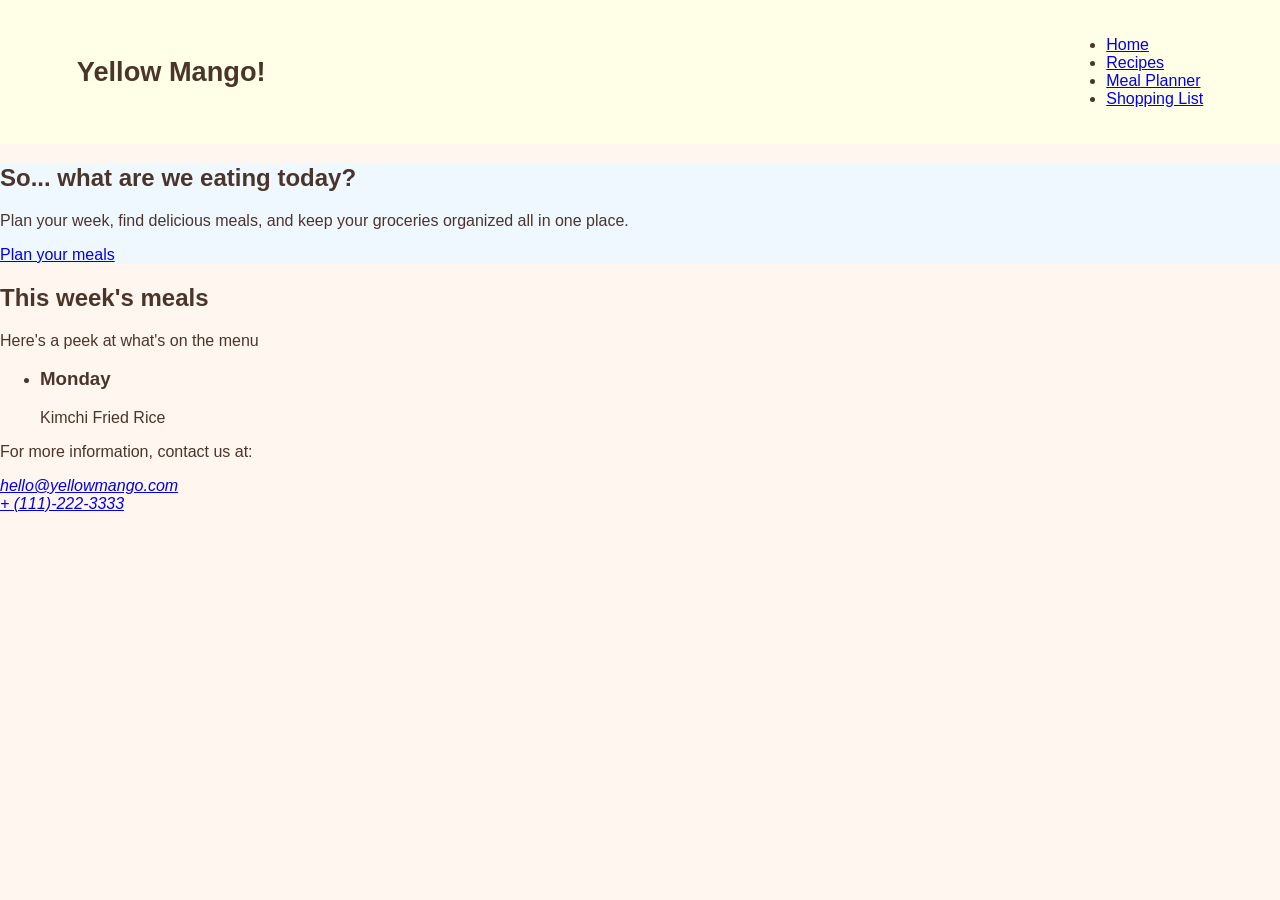
==== index.html @ f5217af6 "Update index.html" ====
<!DOCTYPE html>
<html lang ="en">
    <head>
        <meta charset="UTF-8">
        <meta name="viewport" content="width=device-width, initial-scale=1.0">
        <title>Yellow Mango!</title>
        <link href="css/styles.css" rel="stylesheet" >
    </head>

    <body>
        <header>
            <h1>Yellow Mango! </h1>
            <nav>
                <ul>
                    <li><a href="index.html">Home</a></li>
                    <li><a href="recipes.html">Recipes</a></li>
                    <li><a href="planner.html">Meal Planner</a></li>
                    <li><a href="shopping.html">Shopping List</a></li>
                </ul>
            </nav>
        </header>

        <main>
            <section class="hero"> 
                <div>
                    <h2>So... what are we eating today?</h2>
                    <p>Plan your week, find delicious meals, and keep your groceries organized all in one place. </p>
                    <a href="planner.html" class="hero-button">Plan your meals</a>
                </div>
            </section>

            
            <section class="weekly-meals">
                <!--add a preview of this weeks meals-->
                <h2>This week's meals</h2>
                <p>Here's a peek at what's on the menu</p>

                <ul class="meal-preview">
                    <li>
                        <h3>Monday</h3>
                        <p>Kimchi Fried Rice</p>
                        
                    </li>
                </ul>

            </section>


        </main>
        
        <footer>
            <p>For more information, contact us at: </p>
            <!--The address element tells the browser that the text provides contact information for the Yellow Mango Website.-->
            <address>
                <a href="mailto:hello@yellowmango.com">hello@yellowmango.com</a><br/>
                <a href="cel: 111-222-3333">+ (111)-222-3333</a>
            </address>
        </footer>


    </body>
</html>
---- css/styles.css ----
html, body {
     background-color: #fff6ef;
     color: #4b352a;
     margin:0; 
     font-family: Arial, Helvetica, sans-serif;
}

header {
     display: flex;
     flex-direction: row;
     justify-content: space-between;
     list-style-type: none;
     align-items: center;
     gap: 24px;
     padding: 20px 6%;
     background-color: #ffffe7;
}

header h1 {
     margin: 0;
     font-size: 1.7rem;
}

.hero{
     background-color: aliceblue;
}
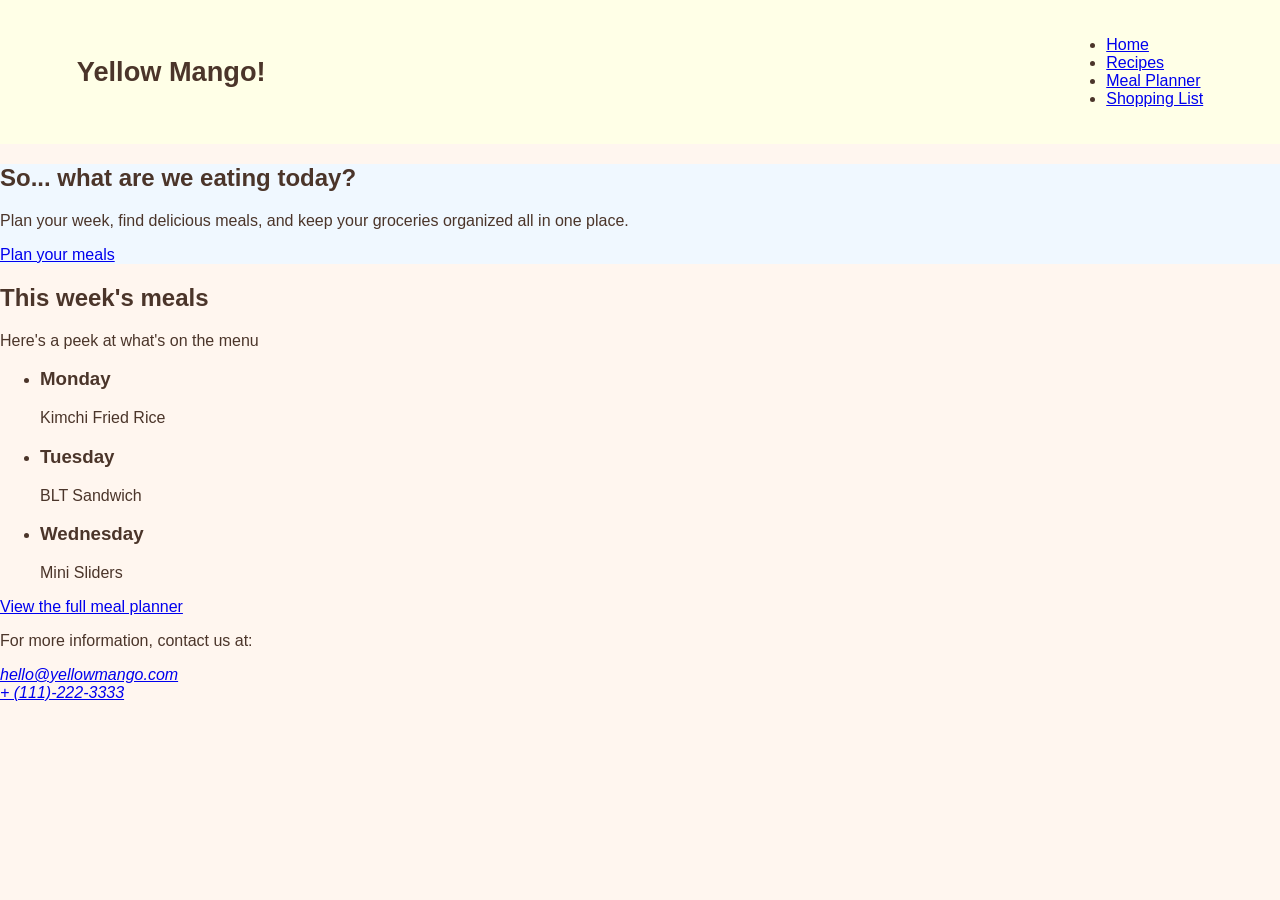
==== commit 80be4536: "Update index.html" ====
--- a/index.html
+++ b/index.html
@@ -39,10 +39,18 @@
                     <li>
                         <h3>Monday</h3>
                         <p>Kimchi Fried Rice</p>
-                        
+                    </li>
+                    <li>
+                        <h3>Tuesday</h3>
+                        <p>BLT Sandwich</p>
+                    </li>
+                    <li>
+                        <h3>Wednesday</h3>
+                        <p>Mini Sliders</p>
                     </li>
                 </ul>
 
+                <a href="planner.html">View the full meal planner</a>
             </section>
 
 
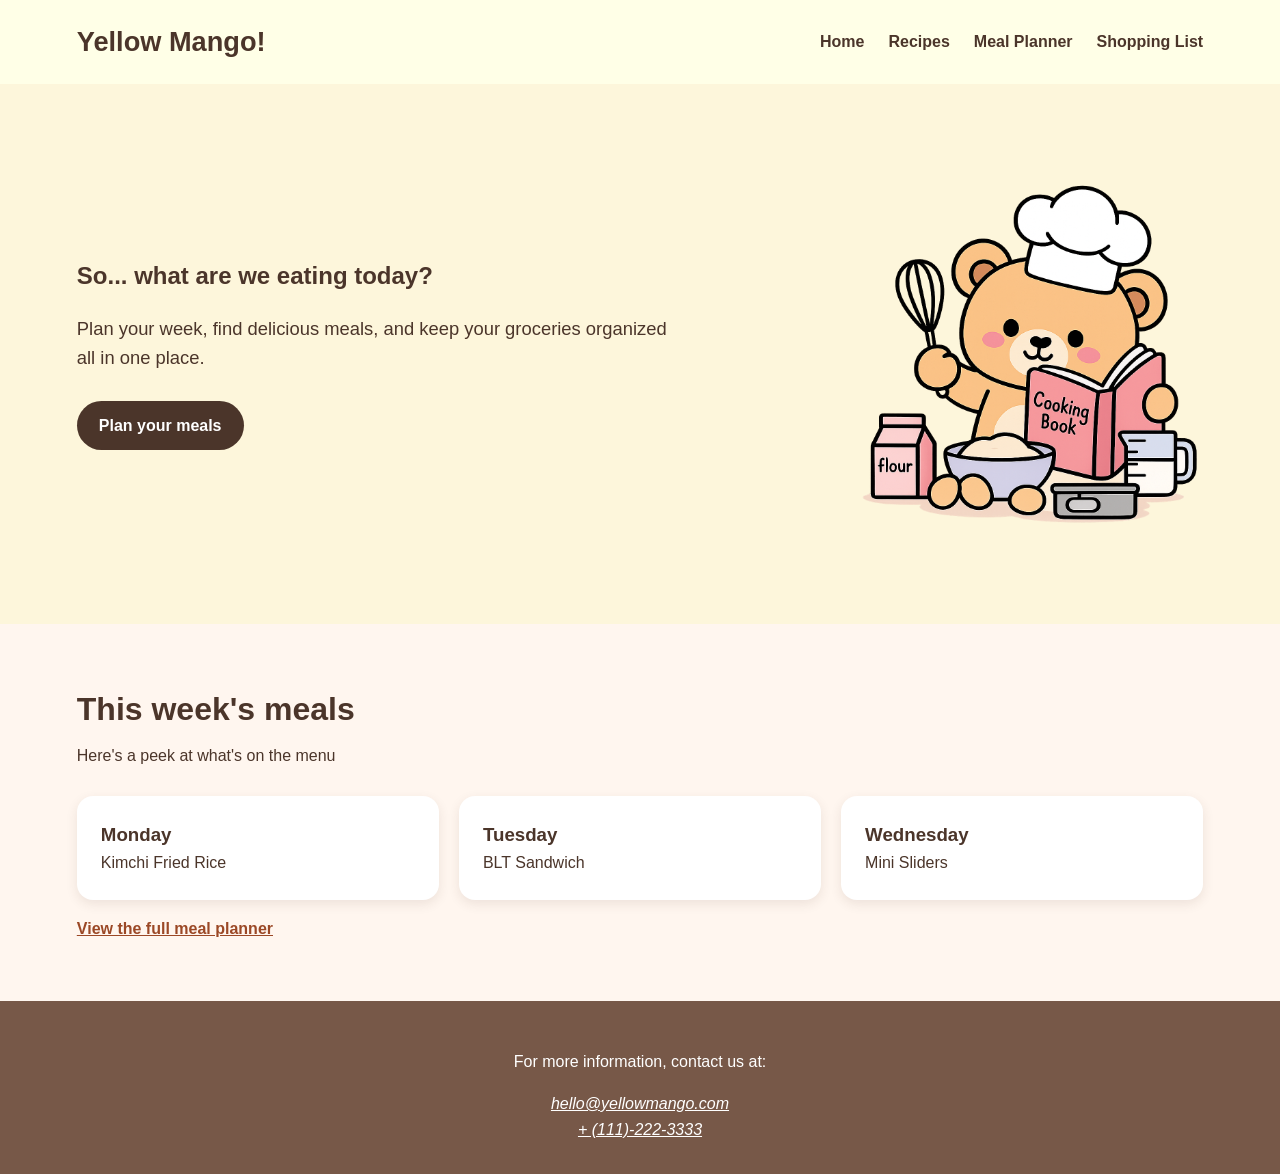
==== commit 6697bd8d: "Update" ====
--- a/index.html
+++ b/index.html
@@ -27,6 +27,7 @@
                     <p>Plan your week, find delicious meals, and keep your groceries organized all in one place. </p>
                     <a href="planner.html" class="hero-button">Plan your meals</a>
                 </div>
+                <img class="hero-image" src="images/bear.png" alt="Yellow Mango Bear">
             </section>
 
             
--- a/css/styles.css
+++ b/css/styles.css
@@ -1,26 +1,139 @@
-html, body {
+
+html, body{
+     margin: 0;
      background-color: #fff6ef;
      color: #4b352a;
-     margin:0; 
      font-family: Arial, Helvetica, sans-serif;
+     line-height: 1.6;
 }
 
-header {
+header{
      display: flex;
-     flex-direction: row;
      justify-content: space-between;
-     list-style-type: none;
      align-items: center;
      gap: 24px;
      padding: 20px 6%;
      background-color: #ffffe7;
 }
+/*Navigation to vertical */
 
-header h1 {
+header h1{
      margin: 0;
      font-size: 1.7rem;
 }
 
+nav ul{
+     display: flex;
+     flex-wrap: wrap;
+     gap: 24px;
+     margin: 0;
+     padding: 0;
+     list-style-type:  none ;
+}
+
+nav a{
+     color: #4b352a;
+     font-weight: bold;
+     text-decoration: none;
+}
+
+nav a:hover{
+     color: #c45d32;
+     text-decoration: underline;
+
+}
+
+/* Hero */
+
 .hero{
-     background-color: aliceblue;
+     display: flex;
+     justify-content: space-between;
+     align-items: center;
+     min-height: 400px;
+     padding: 70px 6%;
+     background-color: #fdf6db;
+}
+
+.hero-image {
+     width: min(40%,350px);
+     height: auto;
+}
+.hero div{
+     max-width: 600px;  
+}
+
+.hero h2{ 
+     margin: 0 0 16px;
+}
+
+.hero h2 {
+     margin: 0 0 16px;
+}
+
+.hero p {
+     margin-bottom: 28px;
+     font-size: 1.15rem;
+}
+
+.hero-button {
+     display: inline-block;
+     padding: 12px 22px;
+     border-radius: 25px;
+     background-color: #4b352a;
+     color: white;
+     font-weight: bold;
+     text-decoration: none;
+}
+
+.weekly-meals {
+     padding: 60px 6%;
+}
+
+.weekly-meals h2{
+     margin: 0;
+     font-size: 2rem;
+}
+
+.weekly-meals > p {
+     margin: 8px 0 28px;
+}
+
+.meal-preview {
+     display: grid;
+     grid-template-columns: repeat(3, 1fr);
+     gap: 20px;
+     padding: 0; 
+     list-style-type: none;
+}
+
+.meal-preview li {
+     padding: 24px; 
+     border-radius: 16px;
+     background-color: white;
+     box-shadow: 0 4px 12px rgba(75, 53, 42, 0.1);
+}
+
+.meal-preview h3 {
+     margin: 0;
+}
+
+.meal-preview p{
+     margin: 0;
+}
+
+.weekly-meals > a {
+     color: #9b4826;
+     font-weight: bold;
+
+}
+
+footer {
+     padding: 32px 6%;
+     background-color: #775848;
+     color: white;
+     text-align: center;
+}
+
+footer a {
+     color: white;
 }
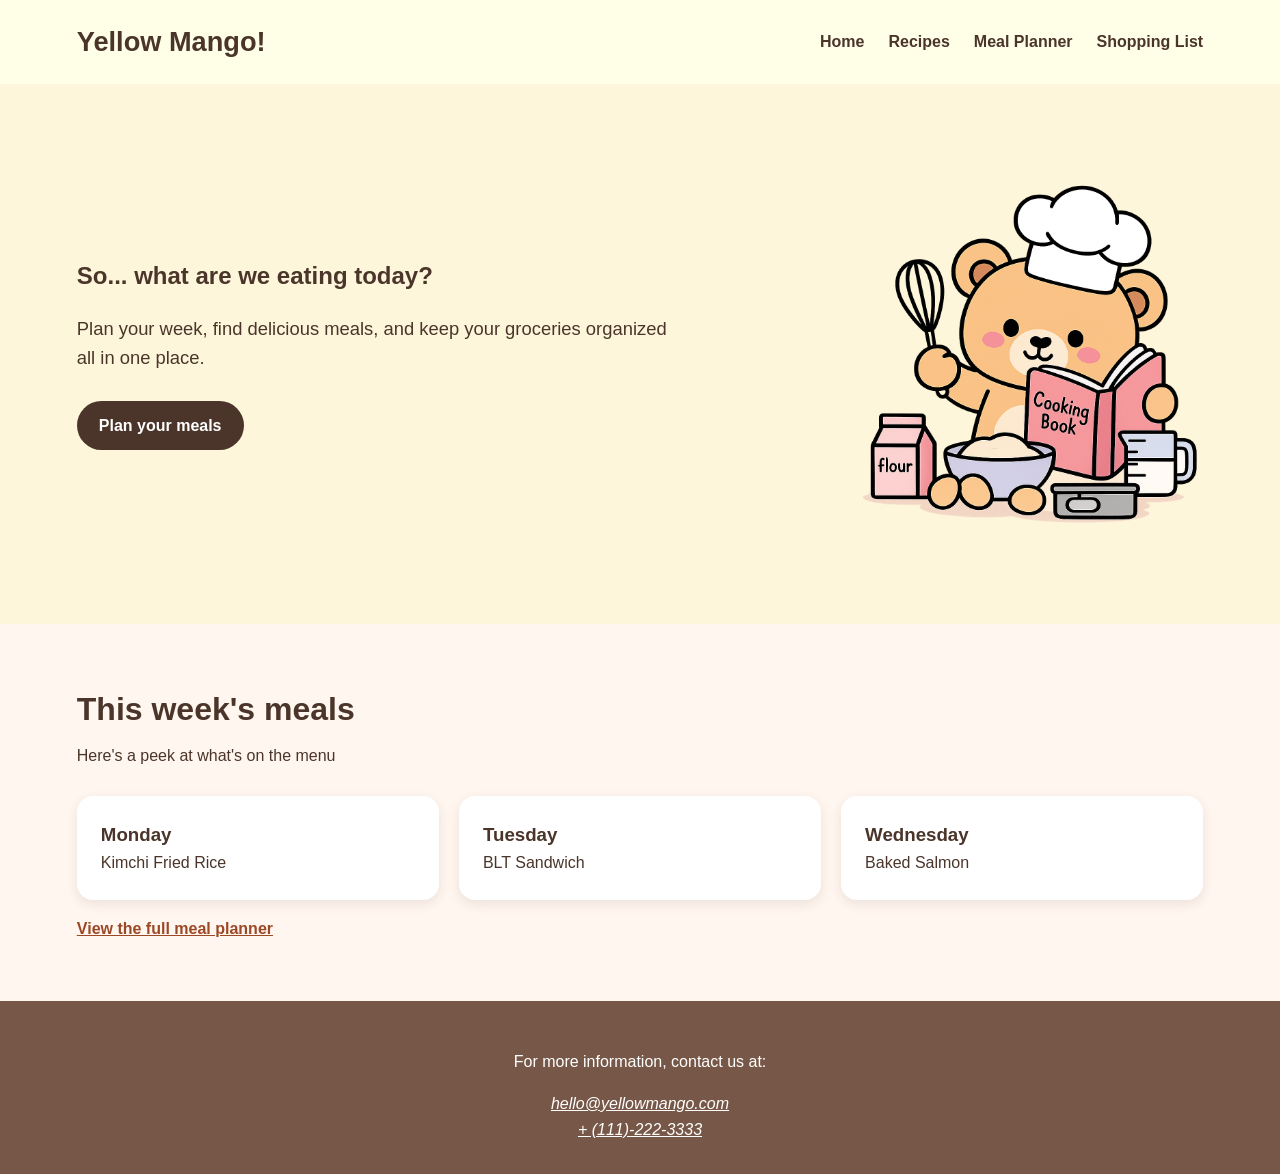
==== commit 1f2ea074: "Images" ====
--- a/index.html
+++ b/index.html
@@ -47,7 +47,7 @@
                     </li>
                     <li>
                         <h3>Wednesday</h3>
-                        <p>Mini Sliders</p>
+                        <p>Baked Salmon</p>
                     </li>
                 </ul>
 
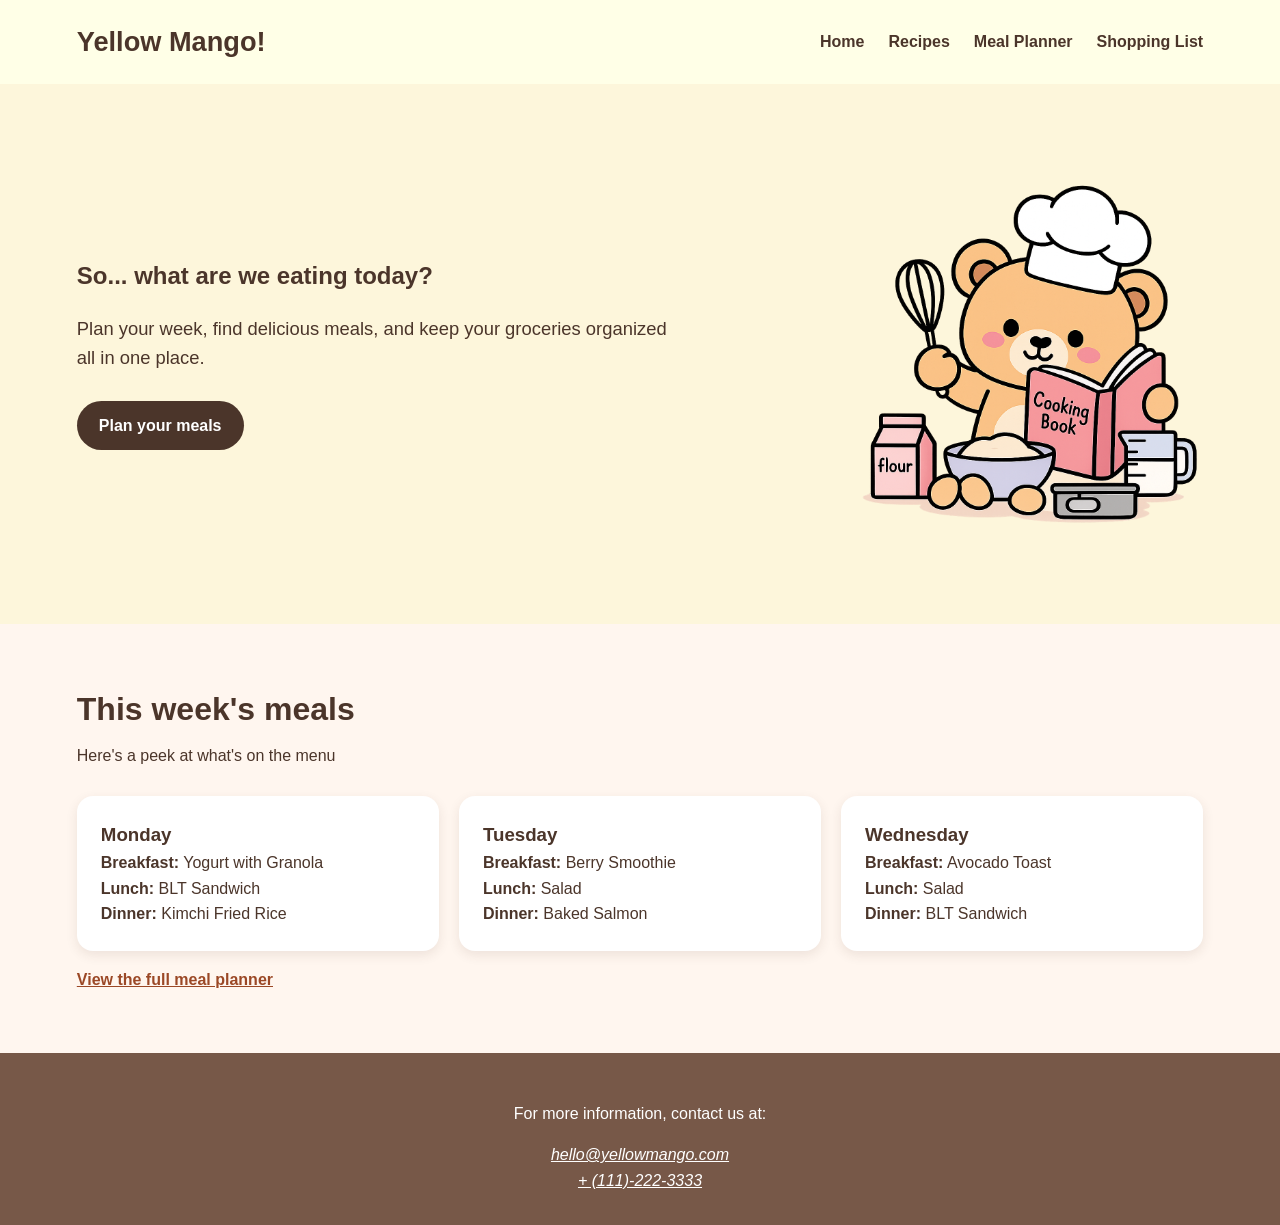
==== commit a9890a6f: "Update" ====
--- a/index.html
+++ b/index.html
@@ -39,15 +39,30 @@
                 <ul class="meal-preview">
                     <li>
                         <h3>Monday</h3>
-                        <p>Kimchi Fried Rice</p>
+                            <p><strong>Breakfast:</strong> Yogurt with Granola
+                            </p>
+                            <p><strong>Lunch:</strong> BLT Sandwich
+                            </p>
+                            <p><strong>Dinner:</strong> Kimchi Fried Rice
+                            </p>
                     </li>
                     <li>
                         <h3>Tuesday</h3>
-                        <p>BLT Sandwich</p>
+                         <p><strong>Breakfast:</strong> Berry Smoothie
+                            </p>
+                            <p><strong>Lunch:</strong>  Salad
+                            </p>
+                            <p><strong>Dinner:</strong> Baked Salmon
+                            </p>
                     </li>
                     <li>
                         <h3>Wednesday</h3>
-                        <p>Baked Salmon</p>
+                         <p><strong>Breakfast:</strong> Avocado Toast
+                            </p>
+                            <p><strong>Lunch:</strong> Salad
+                            </p>
+                            <p><strong>Dinner:</strong> BLT Sandwich
+                            </p>
                     </li>
                 </ul>
 
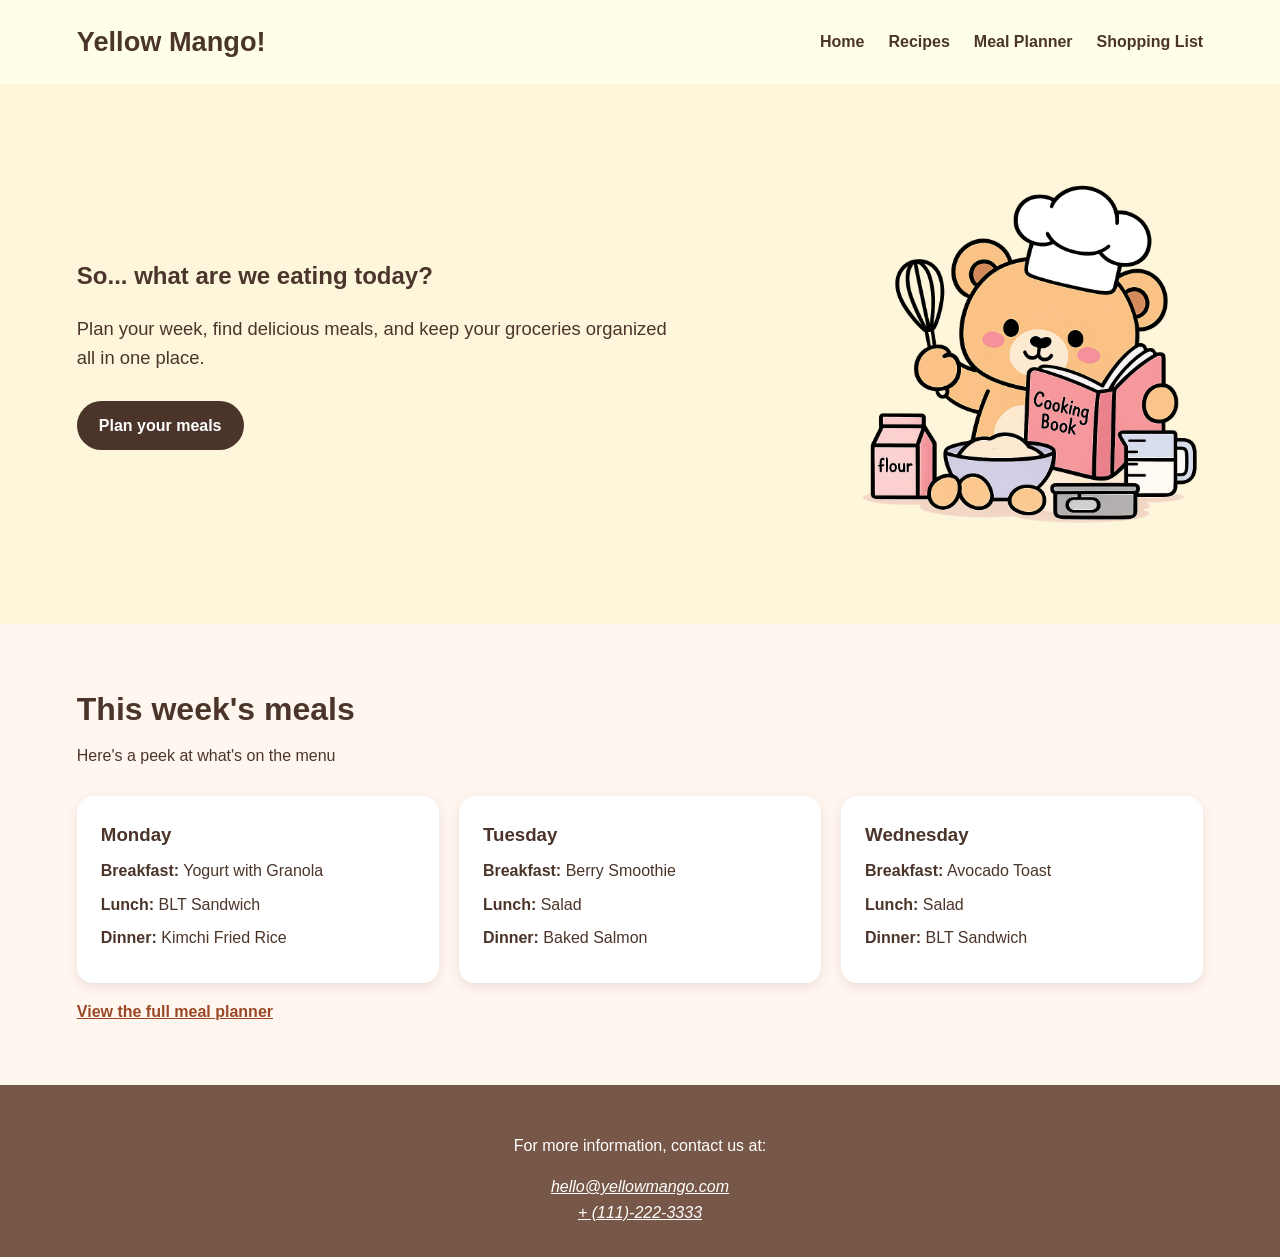
==== commit 32d527b4: "Update" ====
--- a/index.html
+++ b/index.html
@@ -77,7 +77,7 @@
             <!--The address element tells the browser that the text provides contact information for the Yellow Mango Website.-->
             <address>
                 <a href="mailto:hello@yellowmango.com">hello@yellowmango.com</a><br/>
-                <a href="cel: 111-222-3333">+ (111)-222-3333</a>
+                <a href="tel: 111-222-3333">+ (111)-222-3333</a>
             </address>
         </footer>
 
--- a/css/styles.css
+++ b/css/styles.css
@@ -1,4 +1,3 @@
-
 html, body{
      margin: 0;
      background-color: #fff6ef;
@@ -60,10 +59,6 @@
 }
 .hero div{
      max-width: 600px;  
-}
-
-.hero h2{ 
-     margin: 0 0 16px;
 }
 
 .hero h2 {
@@ -84,6 +79,12 @@
      font-weight: bold;
      text-decoration: none;
 }
+
+.hero{
+     gap: 40px;
+}
+
+/* meal content*/
 
 .weekly-meals {
      padding: 60px 6%;
@@ -118,13 +119,26 @@
 }
 
 .meal-preview p{
-     margin: 0;
+     margin:8px 0;
 }
 
 .weekly-meals > a {
      color: #9b4826;
      font-weight: bold;
 
+}
+
+.weekly-meals form{
+     display: flex;
+     flex-wrap: wrap;
+     align-items: center;
+     gap: 12px;
+     max-width: 600px;
+}
+
+.weekly-meals form > label{
+     width: 100%;
+     font-weight: bold;
 }
 
 footer {
@@ -136,4 +150,66 @@
 
 footer a {
      color: white;
+}
+
+/* Shopping list*/
+.shopping-items {
+     max-width: 600px;
+     list-style: none;
+     margin-top: 28px;
+     padding: 0%;
+}
+
+.shopping-items li{
+     margin-bottom: 12px;
+     padding: 16px 20px;
+     background-color: white;
+     border-radius: 10px;
+}
+
+.shopping-items label{
+     display: flex;
+     align-items: center;
+     gap: 12px;
+     cursor: pointer;
+}
+
+.shopping-items input{
+     accent-color: #9b4826;
+     width: 18px;
+     height: 18px;
+}
+
+#shopping-item{
+     padding: 12px;
+     border: 1px solid #9b4826;
+     border-radius: 12px;
+     font: inherit;
+}
+
+form button {
+     padding: 10px 16px;
+     border: none;
+     border-radius: 8px;
+     background-color: #4b352a;
+     color: white;
+     font: inherit;
+     cursor: pointer;
+}
+
+.planner-progress {
+     margin-bottom: 28px;
+
+}
+
+.planner-progress label{
+     display: block;
+     margin-bottom: 8px;
+     font-weight: bold;
+}
+
+.planner-progress progress{
+     width: 100%;
+     max-width: 400px;
+     height: 20px;
 }
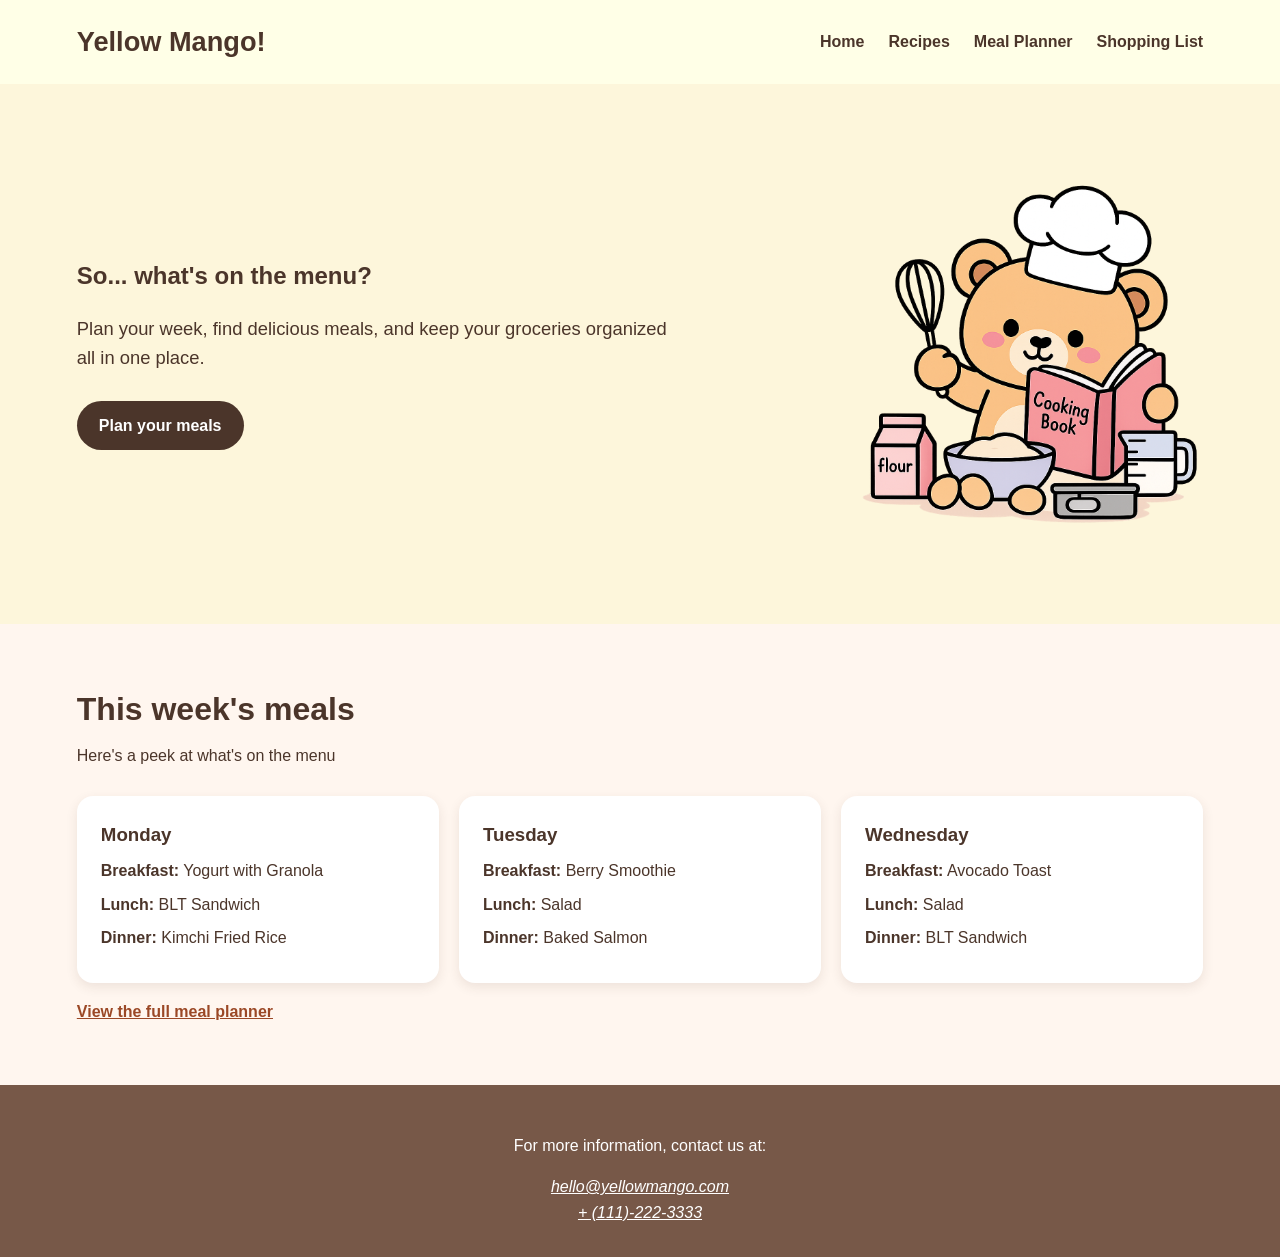
==== commit 694bbd5e: "Update index.html" ====
--- a/index.html
+++ b/index.html
@@ -23,7 +23,7 @@
         <main>
             <section class="hero"> 
                 <div>
-                    <h2>So... what are we eating today?</h2>
+                    <h2>So... what's on the menu?</h2>
                     <p>Plan your week, find delicious meals, and keep your groceries organized all in one place. </p>
                     <a href="planner.html" class="hero-button">Plan your meals</a>
                 </div>
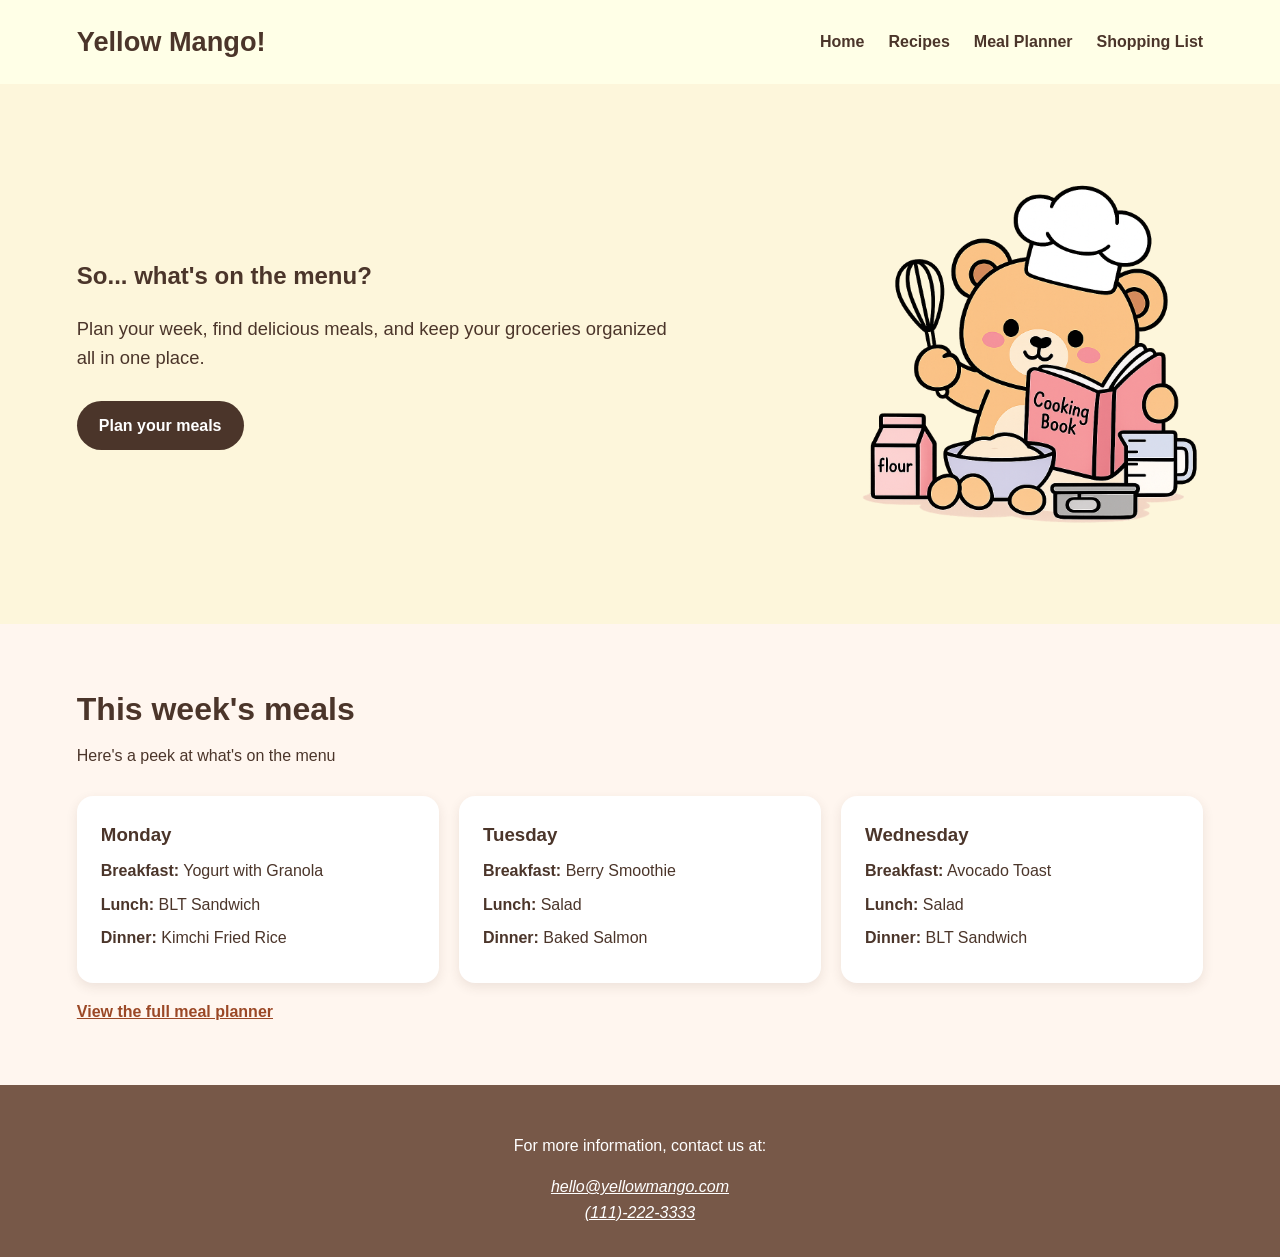
==== commit dcd3e706: "Update" ====
--- a/index.html
+++ b/index.html
@@ -77,7 +77,7 @@
             <!--The address element tells the browser that the text provides contact information for the Yellow Mango Website.-->
             <address>
                 <a href="mailto:hello@yellowmango.com">hello@yellowmango.com</a><br/>
-                <a href="tel: 111-222-3333">+ (111)-222-3333</a>
+                <a href="tel:111-222-3333">(111)-222-3333</a>
             </address>
         </footer>
 
